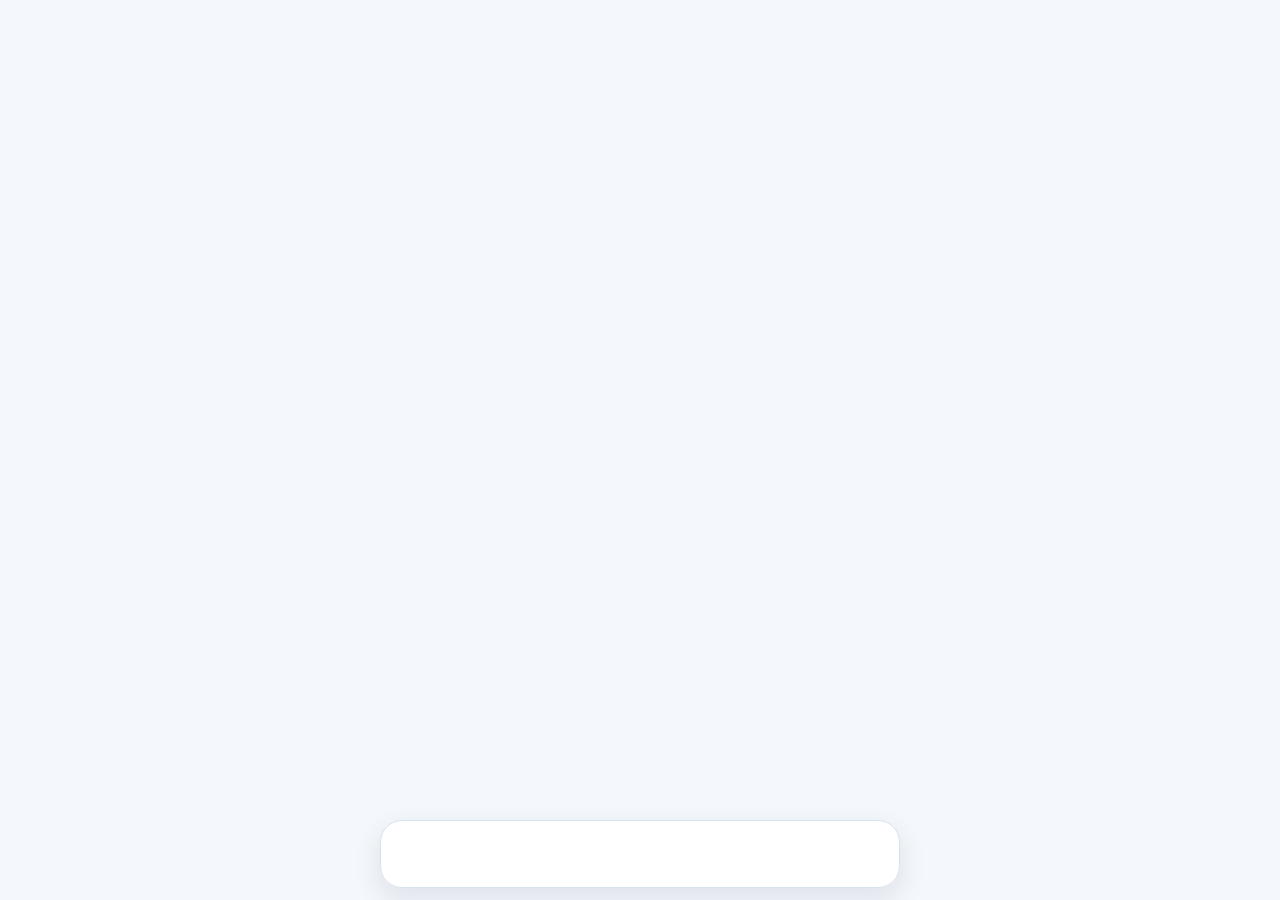
==== index.html @ fd157426 "Add files via upload" ====
<!doctype html>
<html lang="pt-BR">
<head>
  <meta charset="utf-8">
  <meta name="viewport" content="width=device-width, initial-scale=1, viewport-fit=cover">
  <meta name="theme-color" content="#0f172a">
  <meta name="color-scheme" content="light">
  <meta name="mobile-web-app-capable" content="yes">
  <meta name="format-detection" content="telephone=no">
  <meta name="description" content="Organizador de estudos para concursos fiscais, com plano, semana, materiais e acompanhamento da sua preparação.">
  <meta name="application-name" content="Meu Fiscal">
  <meta name="apple-mobile-web-app-capable" content="yes">
  <meta name="apple-mobile-web-app-status-bar-style" content="black-translucent">
  <meta name="apple-mobile-web-app-title" content="Meu Fiscal">
  <link rel="manifest" href="./manifest.webmanifest">
  <title>Meu Fiscal — sua preparação organizada</title>
  <link rel="stylesheet" href="styles.css">
</head>
<body>
  <main id="app" class="app-shell" aria-live="polite"></main>
  <nav id="bottom-nav" class="bottom-nav" aria-label="Navegação principal"></nav>
  <div id="toast" class="toast" role="status" aria-live="polite"></div>
  <script type="module" src="app.js"></script>
</body>
</html>
---- styles.css ----
/* Meu Fiscal — Design System Mobile Premium */
:root{
  --bg:#F4F7FB;
  --surface:#FFFFFF;
  --surface-2:#EEF3FA;
  --surface-3:#E5ECF6;
  --text-strong:#0B1730;
  --text:#1B2A44;
  --text-muted:#52627A;
  --line:#D8E1EE;
  --primary:#155EEF;
  --primary-dark:#0B4ACB;
  --primary-soft:#E8F0FF;
  --success:#0F9F6E;
  --success-soft:#DDF7EC;
  --danger:#C92A3D;
  --danger-soft:#FCE7EA;
  --highlight:#F2B84B;
  --highlight-soft:#FFF3D6;
  --shadow-sm:0 3px 12px rgba(16,38,75,.07);
  --shadow:0 10px 28px rgba(16,38,75,.10);
  --shadow-lg:0 18px 45px rgba(16,38,75,.14);
  --radius-sm:12px;
  --radius:18px;
  --radius-lg:24px;
  --radius-pill:999px;
  --focus:0 0 0 4px rgba(21,94,239,.18);
}
*{box-sizing:border-box}
html,body{margin:0;min-height:100%;background:var(--bg);color:var(--text);font-family:Inter,ui-sans-serif,system-ui,-apple-system,BlinkMacSystemFont,"Segoe UI",sans-serif}
body{padding-bottom:calc(86px + env(safe-area-inset-bottom, 0px));-webkit-font-smoothing:antialiased}
button,input,select,textarea{font:inherit}
button{cursor:pointer}
.app-shell{width:min(100%,520px);margin:0 auto;padding:18px 16px 28px}
h1,h2,h3,p{margin-top:0}
h1{font-size:clamp(27px,7vw,32px);line-height:1.08;letter-spacing:-.035em;margin-bottom:7px;color:var(--text-strong);font-weight:800}
h2{font-size:21px;line-height:1.2;letter-spacing:-.02em;margin-bottom:11px;color:var(--text-strong);font-weight:780}
h3{font-size:17px;line-height:1.25;margin-bottom:7px;color:var(--text-strong);font-weight:750}
p{line-height:1.55;margin-bottom:0}
.muted{color:var(--text-muted)}
.small{font-size:13px;line-height:1.48}
.stack{display:grid;gap:13px}
.grid-2{display:grid;grid-template-columns:1fr 1fr;gap:11px}
.card{background:var(--surface);border:1px solid var(--line);border-radius:var(--radius);padding:18px;box-shadow:var(--shadow-sm)}
.hero{background:linear-gradient(135deg,#0B1B3A 0%,#1247A7 58%,#155EEF 100%);color:#fff;border:0;box-shadow:var(--shadow);padding:20px}
.hero h1,.hero h2,.hero h3{color:#fff}
.hero .muted{color:#E2EBFA}
.eyebrow{text-transform:uppercase;letter-spacing:.1em;font-size:10px;line-height:1.2;font-weight:850;color:var(--text-muted)}
.hero .eyebrow{color:#C9DAFF}
.stat{font-size:32px;font-weight:850;letter-spacing:-.035em;line-height:1}
.btn{min-height:52px;border:0;border-radius:14px;padding:13px 17px;font-weight:800;display:inline-flex;align-items:center;justify-content:center;gap:8px;transition:transform .16s ease,background .16s ease,box-shadow .16s ease}
.btn:focus-visible,.icon-btn:focus-visible,.nav-btn:focus-visible{outline:none;box-shadow:var(--focus)}
.btn:active{transform:translateY(1px)}
.btn-primary{background:var(--primary);color:#fff;box-shadow:0 7px 16px rgba(21,94,239,.22)}
.btn-primary:hover{background:var(--primary-dark)}
.btn-secondary{background:var(--primary-soft);color:#0B4ACB;border:1px solid #C7D8FF}
.btn-ghost{background:var(--surface-2);color:var(--text-strong)}
.btn-danger{background:var(--danger-soft);color:#9F2031;border:1px solid #F3C8CE}
.btn-block{width:100%}
.icon-btn{border:1px solid var(--line);background:var(--surface);color:var(--text-strong);padding:9px;border-radius:13px;font-size:18px;min-width:42px;min-height:42px;box-shadow:var(--shadow-sm)}
.row{display:flex;align-items:center;justify-content:space-between;gap:10px}
.wrap{flex-wrap:wrap}
.topbar{display:flex;align-items:center;justify-content:space-between;margin-bottom:20px;gap:12px}
.topbar h1{margin-bottom:4px}
.section{margin-top:18px}
.badge{display:inline-flex;align-items:center;padding:7px 10px;border-radius:var(--radius-pill);background:var(--primary-soft);color:#0B4ACB;border:1px solid #C7D8FF;font-size:11px;font-weight:800;line-height:1.1}
.progress{height:9px;background:var(--surface-3);border-radius:var(--radius-pill);overflow:hidden}
.progress>span{display:block;height:100%;background:var(--primary);border-radius:inherit}
.material{position:relative}
.material.locked{opacity:.86}
.material .lock{position:absolute;right:15px;top:15px;font-size:19px}
.material-title{padding-right:28px}
.area-grid{display:grid;grid-template-columns:1fr 1fr;gap:12px}
.area-card{border:1px solid rgba(11,23,48,.07);border-radius:var(--radius);min-height:138px;padding:16px;text-align:left;color:var(--text-strong);box-shadow:var(--shadow-sm);display:flex;flex-direction:column;justify-content:space-between;transition:transform .16s ease,box-shadow .16s ease}
.area-card:active{transform:scale(.985)}
.area-card:nth-child(1){background:#E7F0FF}.area-card:nth-child(2){background:#E2F7EE}.area-card:nth-child(3){background:#FFF3D6}
.area-card:nth-child(4){background:#FBE8EE}.area-card:nth-child(5){background:#EEE9FF}.area-card:nth-child(6){background:#E1F7FA}
.area-icon{width:58px;height:58px;object-fit:contain;display:block;align-self:flex-start}.area-name{font-weight:850;font-size:16px}.area-desc{font-size:12px;line-height:1.4;color:#3F5068}
.task{display:flex;gap:12px;align-items:flex-start;padding:14px 0;border-bottom:1px solid var(--line)}
.task:last-child{border-bottom:0}
.check{width:24px;height:24px;accent-color:var(--primary);flex:0 0 auto;margin-top:1px}
.task b{color:var(--text-strong);line-height:1.35}
.task.done .task-text{text-decoration:line-through;color:var(--text-muted)}
.field{display:grid;gap:7px}.field label{font-size:13px;font-weight:800;color:var(--text-strong)}
.field input,.field select,.field textarea{width:100%;border:1px solid #C9D4E4;border-radius:14px;padding:13px 14px;background:var(--surface);color:var(--text-strong);outline:none;min-height:48px}
.field textarea{min-height:100px;resize:vertical}
.field input:focus,.field select:focus,.field textarea:focus{border-color:var(--primary);box-shadow:var(--focus)}
.form-grid{display:grid;gap:13px}
.list-item{display:flex;align-items:center;gap:12px;padding:13px 0;border-bottom:1px solid var(--line)}
.list-item:last-child{border-bottom:0}
.avatar{width:46px;height:46px;border-radius:14px;background:var(--primary-soft);display:grid;place-items:center;font-weight:850;color:#0B4ACB}
.empty{padding:30px 10px;text-align:center;color:var(--text-muted)}
.bottom-nav{position:fixed;z-index:20;bottom:0;left:50%;transform:translateX(-50%);width:min(100%,520px);display:grid;grid-template-columns:repeat(5,1fr);padding:9px 8px calc(9px + env(safe-area-inset-bottom, 0px));min-height:68px;background:rgba(255,255,255,.97);backdrop-filter:blur(18px);border-top:1px solid var(--line);box-shadow:0 -8px 24px rgba(16,38,75,.08)}
.nav-btn{border:0;background:transparent;color:#53627A;padding:7px 3px;border-radius:13px;font-size:10px;font-weight:800}
.nav-btn img{display:block;width:24px;height:24px;object-fit:contain;margin:0 auto 2px}.nav-btn.active{color:var(--primary);background:var(--primary-soft)}
.modal-backdrop{position:fixed;inset:0;background:rgba(7,18,39,.58);z-index:40;display:flex;align-items:flex-end;justify-content:center}
.modal{width:min(100%,520px);max-height:90vh;overflow:auto;background:var(--surface);border:1px solid var(--line);border-radius:26px 26px 0 0;padding:21px;box-shadow:var(--shadow-lg)}
.price{font-size:28px;font-weight:850}.price small{font-size:13px;font-weight:600;color:var(--text-muted)}
.paywall{border:1px dashed #AFC4ED;background:#F5F8FF}
.toast{position:fixed;left:50%;bottom:98px;transform:translate(-50%,12px);z-index:60;background:#0B1730;color:#fff;padding:12px 16px;border-radius:13px;font-size:13px;opacity:0;pointer-events:none;transition:.2s;max-width:calc(100% - 32px);text-align:center;box-shadow:var(--shadow-lg)}
.toast.show{opacity:1;transform:translate(-50%,0)}
.onboarding{min-height:100vh;display:grid;align-items:center}
.onboarding .card{padding:24px}
.kpi{display:grid;grid-template-columns:repeat(2,1fr);gap:11px}.kpi .card{box-shadow:none}
@media(max-width:360px){.app-shell{padding-inline:13px}.card{padding:16px}.area-grid{gap:9px}.area-card{padding:14px;min-height:132px}}
@media(min-width:521px){body{padding-bottom:0}.bottom-nav{bottom:12px;border:1px solid var(--line);border-radius:22px;box-shadow:var(--shadow)}}

/* Materiais para imprimir — HTML/CSS nativo, sem biblioteca externa. */
#print-sheet{display:none}
@media print{
  @page{size:A4 portrait;margin:0}
  html,body{margin:0!important;padding:0!important;background:#fff!important;color:#000!important}
  body>*:not(#print-sheet){display:none!important}
  #print-sheet{display:flex!important;position:relative;width:210mm;min-height:297mm;margin:0;background:#fff;color:#000;box-sizing:border-box;padding:14mm;flex-direction:column;overflow:hidden;font-family:Arial,Helvetica,sans-serif}
  .print-header{border-bottom:1.2px solid #000;padding-bottom:5mm;margin-bottom:6mm}
  .print-header h1{font-size:20pt;line-height:1.15;margin:0;color:#000;font-weight:800}
  .print-content{flex:1;min-height:0}
  .print-footer{border-top:1px solid #000;padding-top:4mm;margin-top:5mm;font-size:9.5pt;line-height:1.35;color:#000}
  .print-table-wrap{width:100%}
  .print-table{width:100%;border-collapse:collapse;table-layout:fixed;font-size:9.5pt}
  .print-table th,.print-table td{border:1px solid #000;padding:3mm 2mm;vertical-align:middle}
  .print-table th{font-weight:800;text-align:left;height:12mm}
  .print-table td{height:20mm}
  .print-cards{display:grid;grid-template-columns:1fr 1fr;gap:7mm}
  .print-card{position:relative;min-height:72mm;border:1px dashed #000;padding:8mm 7mm 7mm;break-inside:avoid}
  .print-card-num{position:absolute;top:3mm;right:4mm;font-size:8pt;font-weight:700}
  .print-card h3{font-size:12.5pt;margin:0 0 4mm;color:#000}
  .print-card p{font-size:10pt;line-height:1.45;margin:0}
  .write-lines{margin-top:9mm;display:grid;gap:7mm}
  .write-lines span,.answer-lines span{display:block;border-bottom:1px solid #000;height:5mm}
  .print-fields{display:grid;gap:7mm}
  .print-field{break-inside:avoid}
  .print-field h3{font-size:11.5pt;margin:0 0 3mm;color:#000}
  .answer-lines{display:grid;gap:5mm}
  .print-image-cards{display:grid;grid-template-columns:1fr 1fr;gap:7mm}
  .print-image-card{border:1px dashed #000;min-height:75mm;padding:5mm;display:flex;flex-direction:column;align-items:center;justify-content:center;text-align:center;break-inside:avoid}
  .print-image-card img{width:42mm;height:42mm;object-fit:contain;margin-bottom:4mm}
  .print-image-card h3{font-size:12pt;margin:0;color:#000}
}

/* Renovação de assinatura: semana, coleção e histórico */
.collection-highlight{border:1px solid #9FBFFF;background:linear-gradient(180deg,#F5F8FF 0%,#FFFFFF 100%)}
.collection-block{padding-top:14px;margin-top:14px;border-top:1px solid var(--line)}
.collection-block:first-of-type{border-top:0;margin-top:0;padding-top:0}
.history-section{border-top:1px solid var(--line);padding-top:16px;margin-top:16px}
.history-entry{border-left:3px solid var(--primary);padding:10px 0 10px 13px;margin-top:10px;background:var(--surface-2);border-radius:0 12px 12px 0}
.history-entry p{margin:5px 0 0;line-height:1.55;white-space:normal}
.center-text{text-align:center}

/* iPhone safe-area: keep the fixed bottom navigation above the home indicator. */
html{background:var(--bg)}
@supports(padding:max(0px)){
  .bottom-nav{padding-bottom:max(9px, env(safe-area-inset-bottom));}
  body{padding-bottom:max(86px, calc(86px + env(safe-area-inset-bottom)));}
}
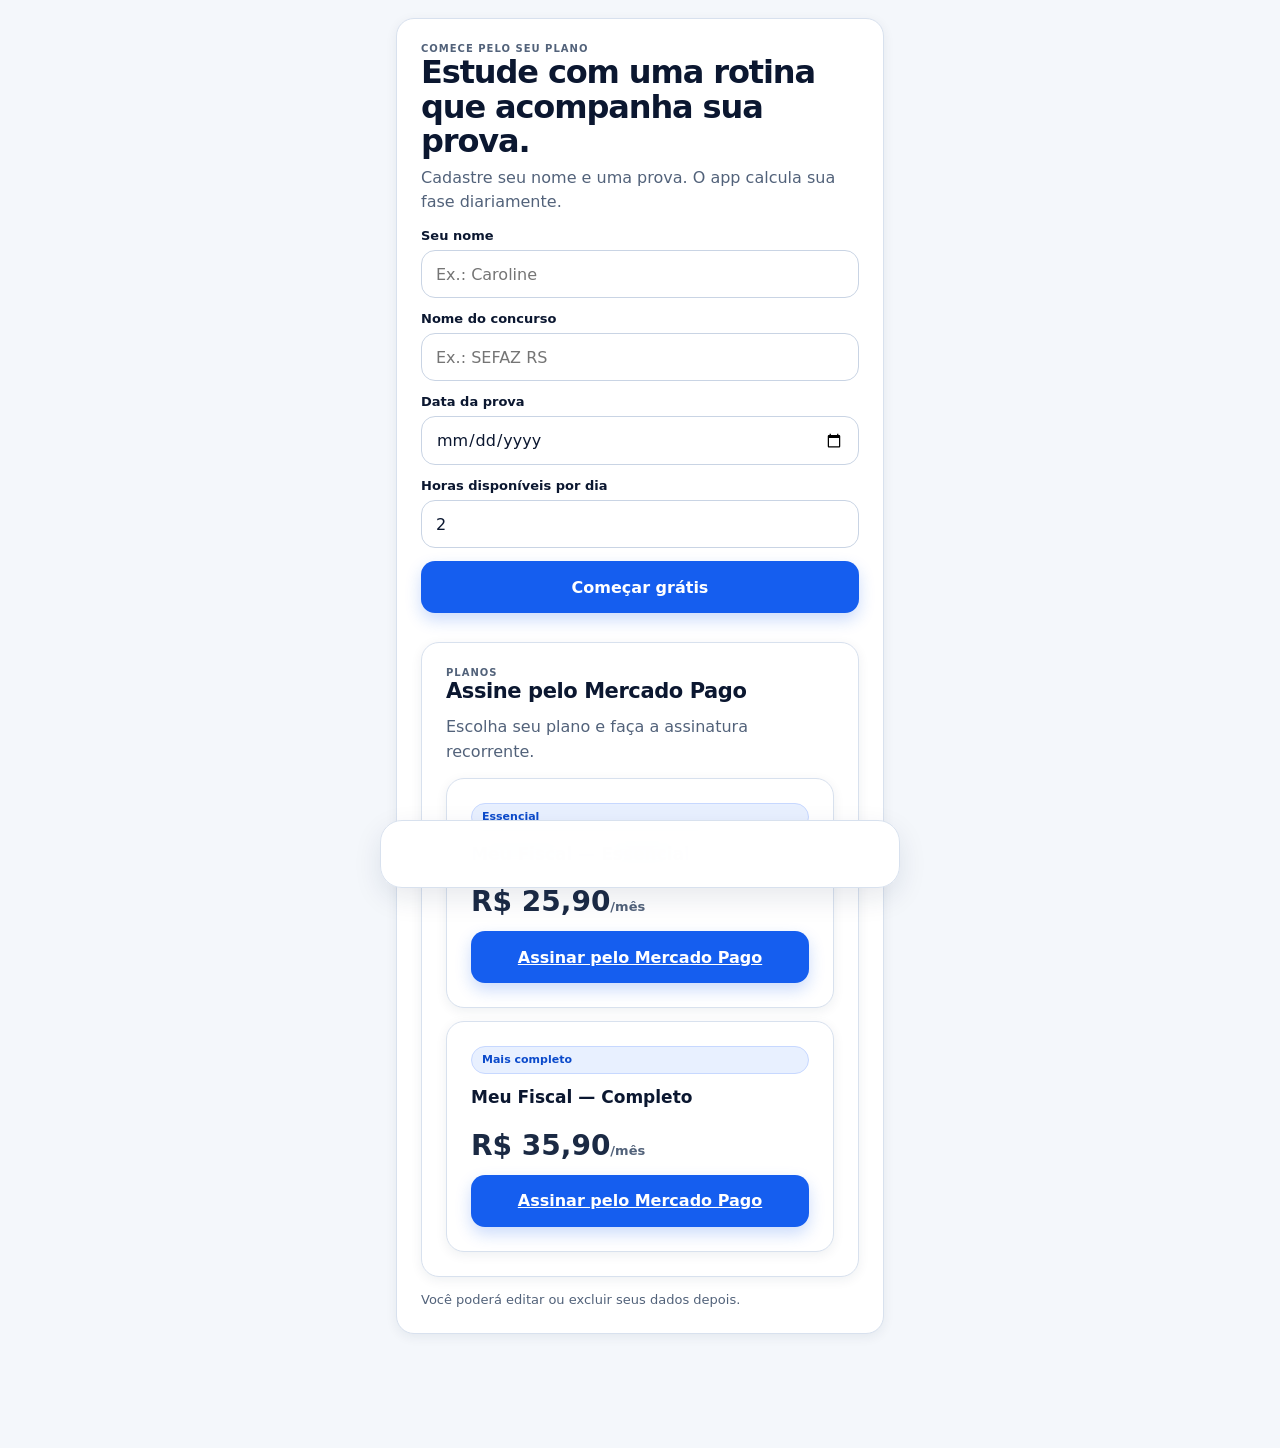
==== commit ce3c92b0: "Update index.html" ====
--- a/index.html
+++ b/index.html
@@ -20,6 +20,6 @@
   <main id="app" class="app-shell" aria-live="polite"></main>
   <nav id="bottom-nav" class="bottom-nav" aria-label="Navegação principal"></nav>
   <div id="toast" class="toast" role="status" aria-live="polite"></div>
-  <script type="module" src="app.js"></script>
+  <script type="module" src="js/app.js"></script>
 </body>
 </html>
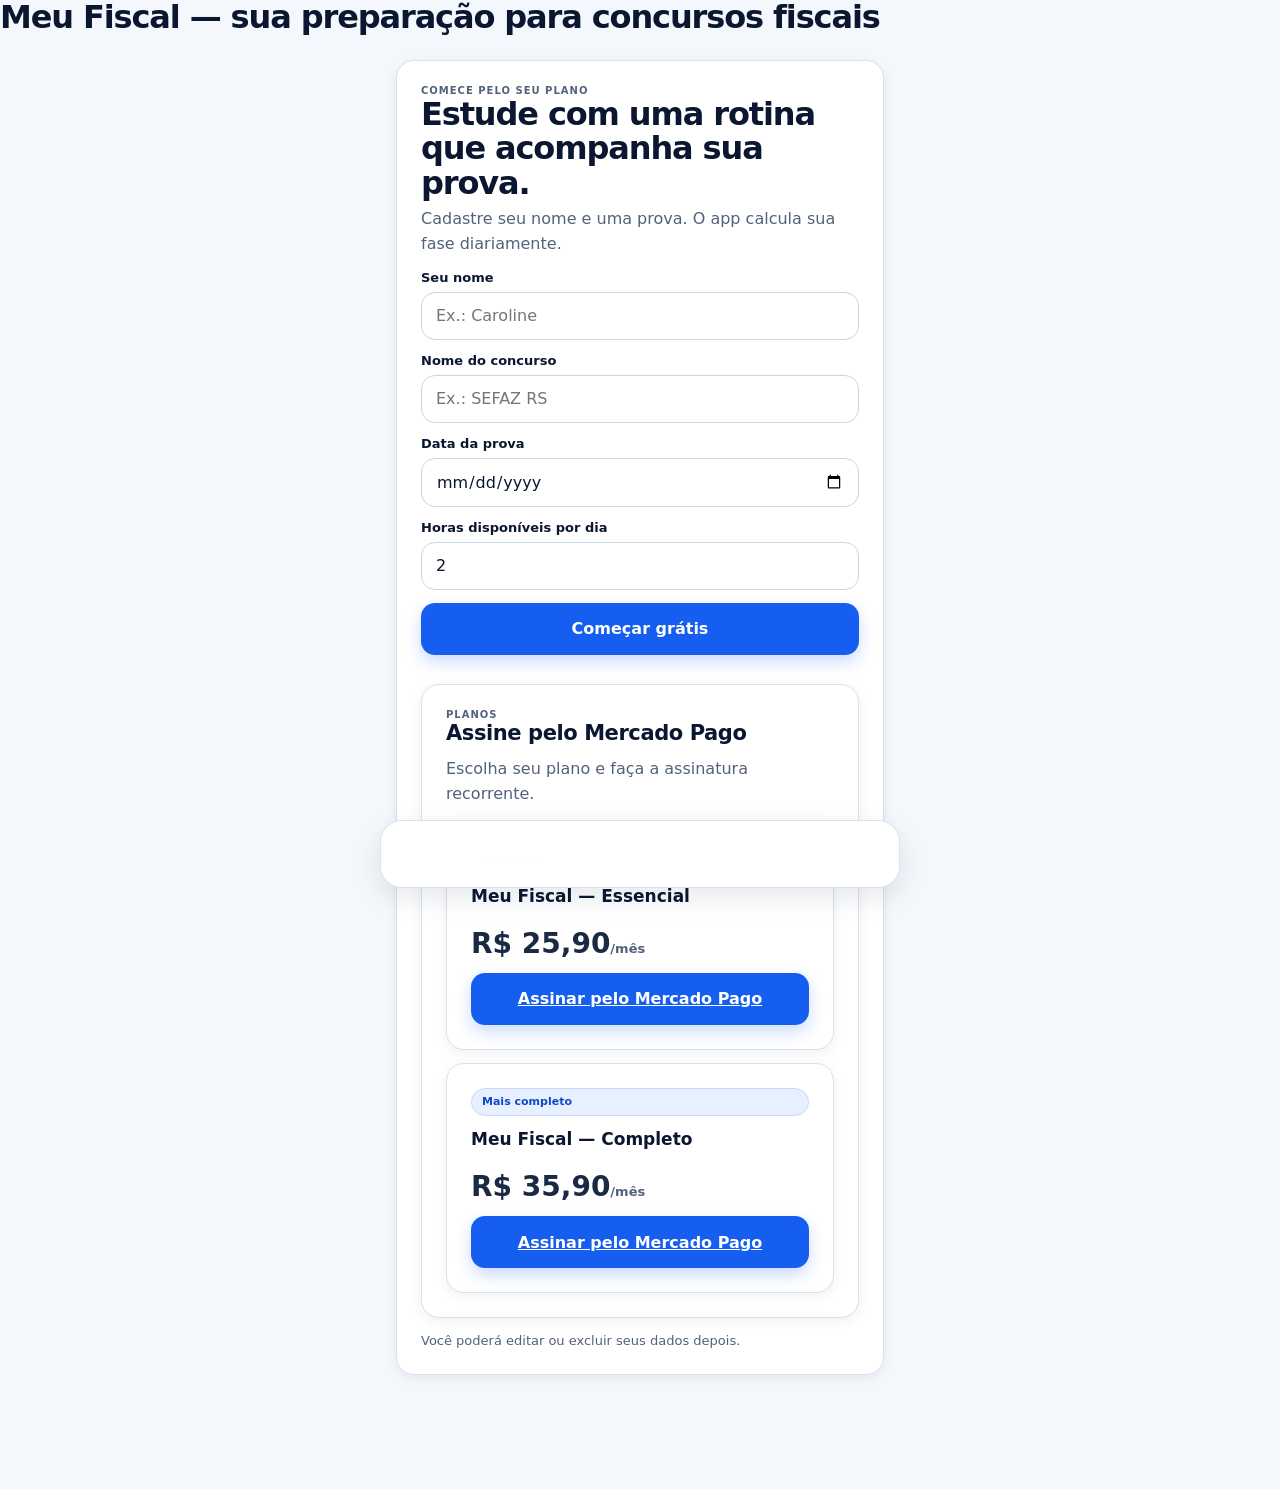
==== commit acae9fe3: "Update index.html" ====
--- a/index.html
+++ b/index.html
@@ -1,7 +1,9 @@
 <!doctype html>
 <html lang="pt-BR">
 <head>
+  <meta name="google-site-verification" content="tLV6CnkgWl5jyNvyuK_n1N92N2wiWsqDe9_g-bWSBas" />
   <meta charset="utf-8">
+  <meta name="msvalidate.01" content="6B2F4A2358190A5187FAB995C3D959BA" />
   <meta name="viewport" content="width=device-width, initial-scale=1, viewport-fit=cover">
   <meta name="theme-color" content="#0f172a">
   <meta name="color-scheme" content="light">
@@ -17,6 +19,7 @@
   <link rel="stylesheet" href="styles.css">
 </head>
 <body>
+  <h1>Meu Fiscal — sua preparação para concursos fiscais</h1>
   <main id="app" class="app-shell" aria-live="polite"></main>
   <nav id="bottom-nav" class="bottom-nav" aria-label="Navegação principal"></nav>
   <div id="toast" class="toast" role="status" aria-live="polite"></div>
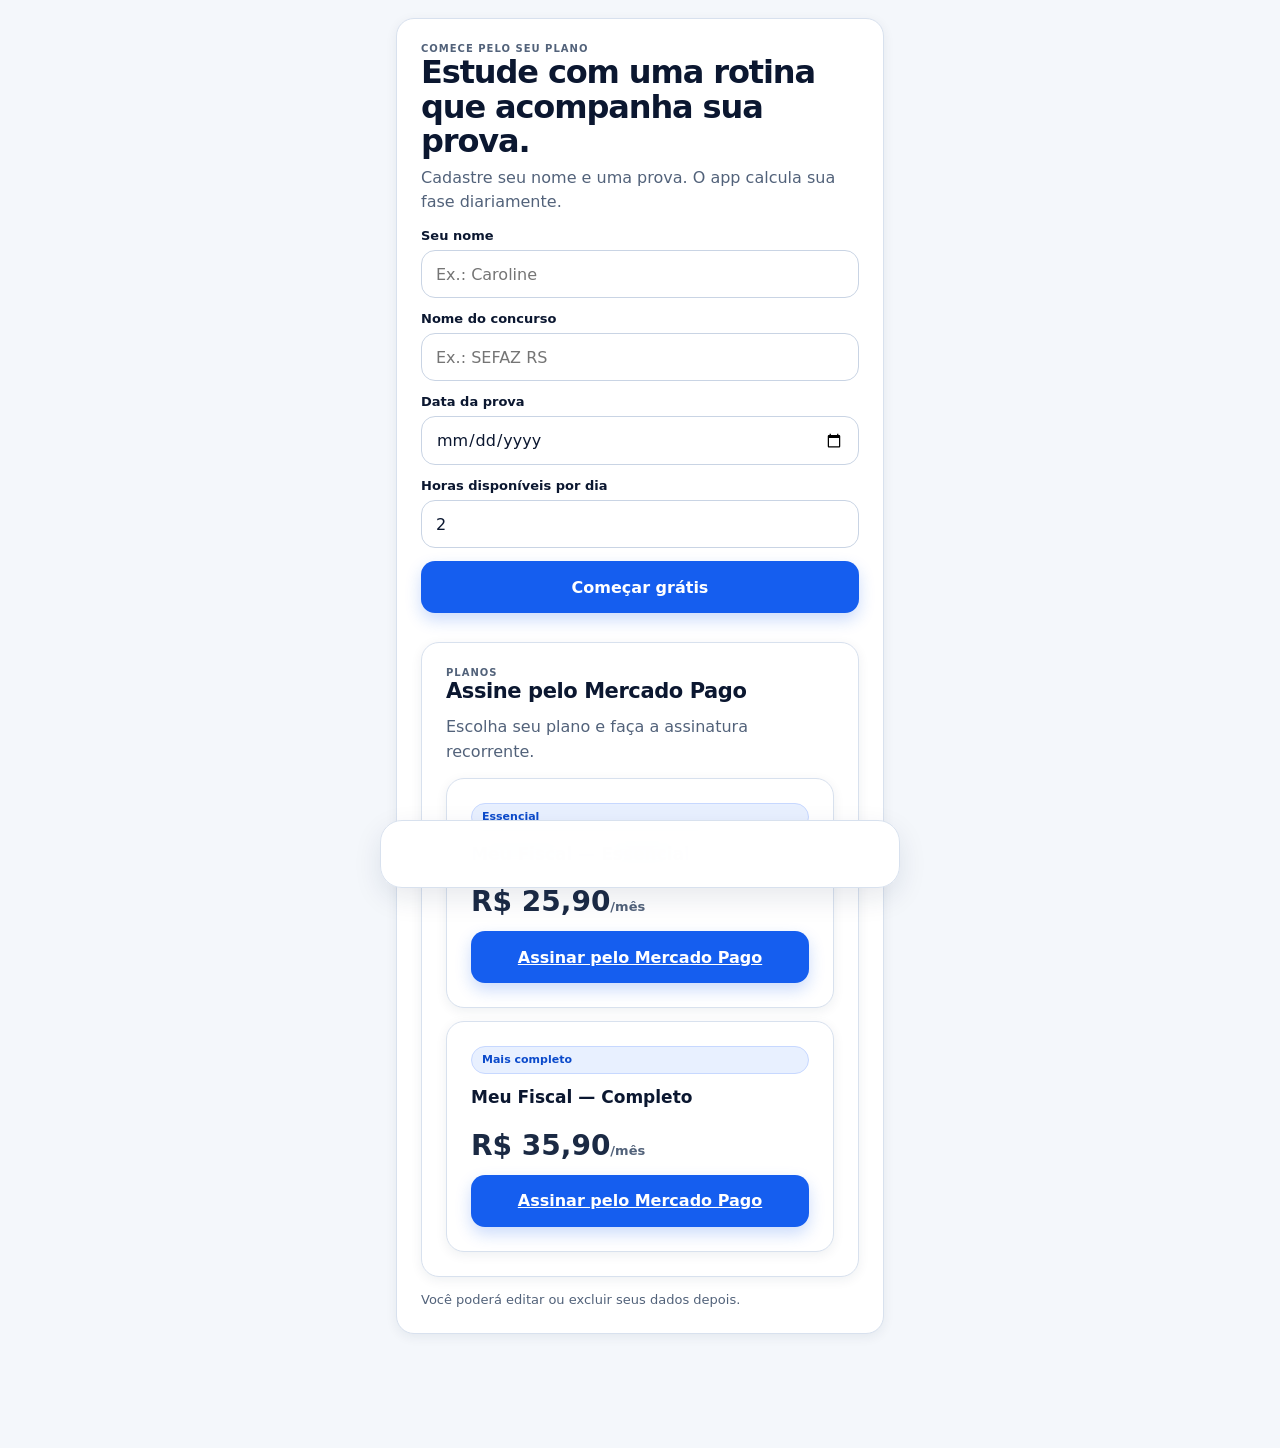
==== commit d94d5a38: "Update index.html" ====
--- a/index.html
+++ b/index.html
@@ -19,7 +19,6 @@
   <link rel="stylesheet" href="styles.css">
 </head>
 <body>
-  <h1>Meu Fiscal — sua preparação para concursos fiscais</h1>
   <main id="app" class="app-shell" aria-live="polite"></main>
   <nav id="bottom-nav" class="bottom-nav" aria-label="Navegação principal"></nav>
   <div id="toast" class="toast" role="status" aria-live="polite"></div>
--- a/styles.css
+++ b/styles.css
@@ -34,6 +34,11 @@
 .app-shell{width:min(100%,520px);margin:0 auto;padding:18px 16px 28px}
 h1,h2,h3,p{margin-top:0}
 h1{font-size:clamp(27px,7vw,32px);line-height:1.08;letter-spacing:-.035em;margin-bottom:7px;color:var(--text-strong);font-weight:800}
+body > h1{
+  width:min(100%,520px);
+  margin:18px auto 7px;
+  padding:0 16px;
+}
 h2{font-size:21px;line-height:1.2;letter-spacing:-.02em;margin-bottom:11px;color:var(--text-strong);font-weight:780}
 h3{font-size:17px;line-height:1.25;margin-bottom:7px;color:var(--text-strong);font-weight:750}
 p{line-height:1.55;margin-bottom:0}
